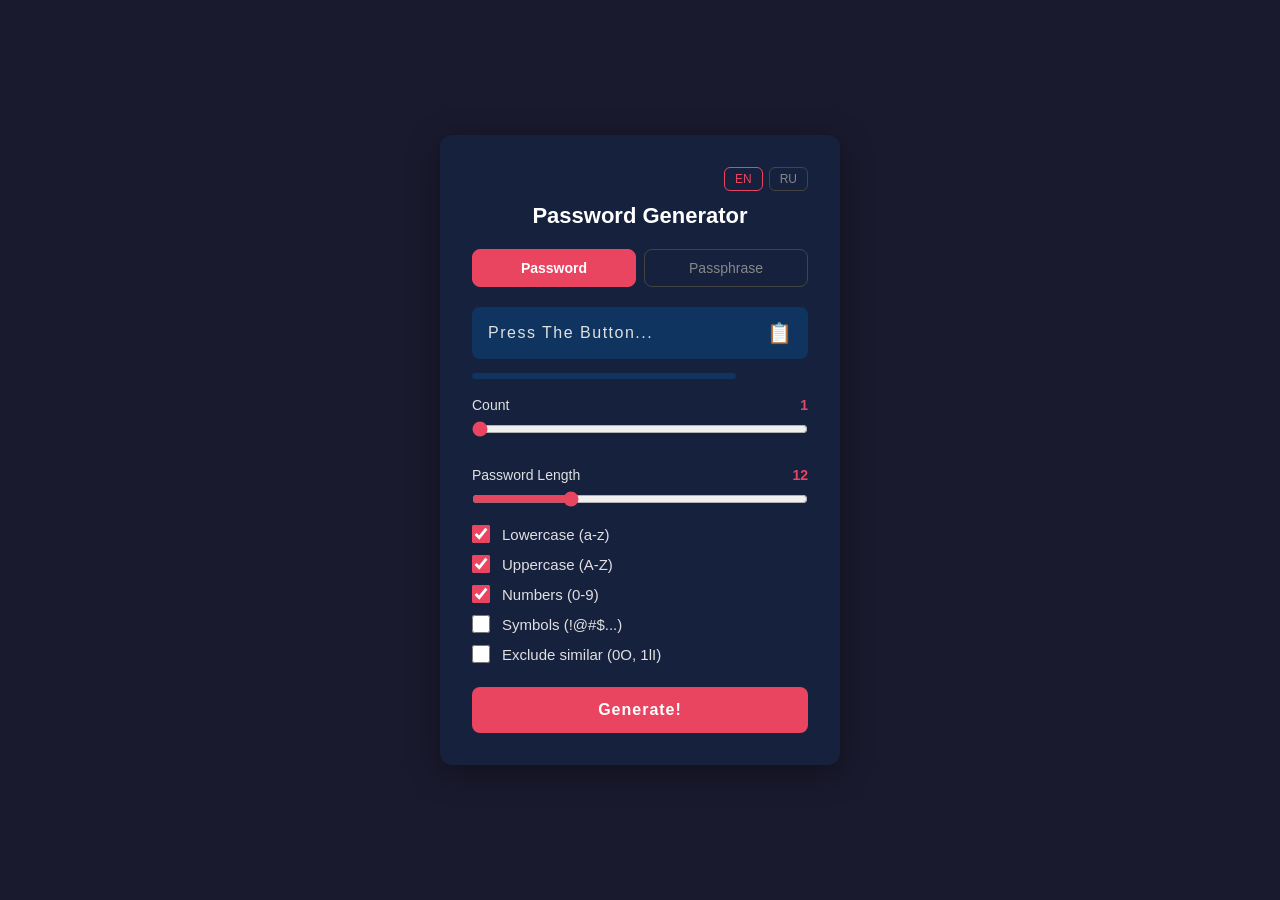
==== index.html @ 843ada19 "Really quick SEO Changes" ====
<head>
    <meta charset="UTF-8">
    <meta name="viewport" content="width=device-width, initial-scale=1.0">

    <!-- Primary SEO -->
    <title>Password Generator — Strong & Secure Passwords Online | Free Tool</title>
    <meta name="description" content="Generate strong, secure passwords and passphrases instantly. Free online password generator with length control, symbols, uppercase, numbers and strength indicator.">
    <meta name="keywords" content="password generator, secure password, random password, passphrase generator, strong password, free password tool, online password maker">
    <meta name="author" content="Gameskiller1">
    <meta name="robots" content="index, follow">
    <link rel="canonical" href="https://gameskiller1.github.io/Password-Generator/">

    <!-- Open Graph (Facebook, Telegram, VK) -->
    <meta property="og:type" content="website">
    <meta property="og:url" content="https://gameskiller1.github.io/Password-Generator/">
    <meta property="og:title" content="Password Generator — Strong & Secure Passwords Online">
    <meta property="og:description" content="Generate strong, secure passwords and passphrases instantly. Free online tool with strength indicator.">
    <meta property="og:image" content="https://gameskiller1.github.io/Password-Generator/og-image.png">
    <meta property="og:locale" content="en_US">
    <meta property="og:locale:alternate" content="ru_RU">

    <!-- Twitter Card -->
    <meta name="twitter:card" content="summary_large_image">
    <meta name="twitter:url" content="https://gameskiller1.github.io/Password-Generator/">
    <meta name="twitter:title" content="Password Generator — Strong & Secure Passwords Online">
    <meta name="twitter:description" content="Generate strong, secure passwords and passphrases instantly. Free online tool with strength indicator.">
    <meta name="twitter:image" content="https://gameskiller1.github.io/Password-Generator/og-image.png">

    <!-- Theme & PWA -->
    <meta name="theme-color" content="#e94560">
    <meta name="application-name" content="Password Generator">

    <!-- Favicon -->
    <link rel="icon" type="image/png" href="favicon.png">

    <link rel="stylesheet" href="styles.css">
</head>
<body>

<div class="card">

    <!-- Language switch -->
    <div class="lang-switch">
        <button class="lang-btn active" data-lang="en">EN</button>
        <button class="lang-btn" data-lang="ru">RU</button>
    </div>

    <h1 data-i18n="title">Password Generator</h1>

    <!-- Mode tabs -->
    <div class="tabs">
        <button class="tab-btn active" data-tab="password" data-i18n="tabPassword">Password</button>
        <button class="tab-btn" data-tab="passphrase" data-i18n="tabPassphrase">Passphrase</button>
    </div>

    <!-- ===== PASSWORD MODE ===== -->
    <div id="tab-password">

        <!-- Password output -->
        <div class="password-box">
            <span id="password-display">Press The Button...</span>
            <button class="copy-btn" title="Copy" data-target="password-display">📋</button>
        </div>

        <!-- Strength indicator -->
        <div class="strength-bar-wrap">
            <div class="strength-bar">
                <div id="strength-fill"></div>
            </div>
            <span id="strength-label"></span>
        </div>

        <!-- Count -->
        <div class="slider-section">
            <div class="slider-label">
                <span data-i18n="count">Count</span>
                <span id="count-value">1</span>
            </div>
            <input type="range" id="count-slider" min="1" max="10" value="1">
        </div>

        <!-- Multiple passwords output -->
        <div id="multi-output"></div>

        <!-- Length slider -->
        <div class="slider-section">
            <div class="slider-label">
                <span data-i18n="length">Password Length</span>
                <span id="length-value">12</span>
            </div>
            <input type="range" id="length-slider" min="4" max="32" value="12">
        </div>

        <!-- Checkboxes -->
        <div class="checkboxes">
            <label class="checkbox-item">
                <input type="checkbox" id="lowercase" checked>
                <span data-i18n="lowercase">Lowercase (a-z)</span>
            </label>
            <label class="checkbox-item">
                <input type="checkbox" id="uppercase" checked>
                <span data-i18n="uppercase">Uppercase (A-Z)</span>
            </label>
            <label class="checkbox-item">
                <input type="checkbox" id="numbers" checked>
                <span data-i18n="numbers">Numbers (0-9)</span>
            </label>
            <label class="checkbox-item">
                <input type="checkbox" id="symbols">
                <span data-i18n="symbols">Symbols (!@#$...)</span>
            </label>
            <label class="checkbox-item">
                <input type="checkbox" id="exclude-similar">
                <span data-i18n="excludeSimilar">Exclude similar (0O, 1lI)</span>
            </label>
        </div>

        <button class="generate-btn" id="generate-btn" data-i18n="generate">Generate!</button>
    </div>

    <!-- ===== PASSPHRASE MODE ===== -->
    <div id="tab-passphrase" class="hidden">

        <div class="password-box">
            <span id="passphrase-display">Press The Button...</span>
            <button class="copy-btn" title="Copy" data-target="passphrase-display">📋</button>
        </div>

        <!-- Strength indicator -->
        <div class="strength-bar-wrap">
            <div class="strength-bar">
                <div id="strength-fill-pp"></div>
            </div>
            <span id="strength-label-pp"></span>
        </div>

        <div class="slider-section">
            <div class="slider-label">
                <span data-i18n="wordCount">Word Count</span>
                <span id="word-count-value">4</span>
            </div>
            <input type="range" id="word-count-slider" min="3" max="8" value="4">
        </div>

        <div class="slider-section">
            <div class="slider-label">
                <span data-i18n="separator">Separator</span>
            </div>
            <div class="separator-options">
                <button class="sep-btn active" data-sep="-">-</button>
                <button class="sep-btn" data-sep=".">.</button>
                <button class="sep-btn" data-sep="_">_</button>
                <button class="sep-btn" data-sep=" ">space</button>
            </div>
        </div>

        <label class="checkbox-item" style="margin-bottom:20px">
            <input type="checkbox" id="pp-capitalize" checked>
            <span data-i18n="capitalize">Capitalize words</span>
        </label>

        <button class="generate-btn" id="generate-pp-btn" data-i18n="generate">Generate!</button>
    </div>

</div>

<script src="script.js"></script>
</body>
</html>
---- styles.css ----
* {
    margin: 0;
    padding: 0;
    box-sizing: border-box;
}

body {
    background-color: #1a1a2e;
    display: flex;
    justify-content: center;
    align-items: center;
    min-height: 100vh;
    font-family: Arial, sans-serif;
    padding: 24px;
}

.card {
    background-color: #16213e;
    border-radius: 12px;
    padding: 32px;
    width: 400px;
    box-shadow: 0 8px 32px rgba(0,0,0,0.4);
}

/* --- Language switch --- */
.lang-switch {
    display: flex;
    justify-content: flex-end;
    gap: 6px;
    margin-bottom: 12px;
}

.lang-btn {
    background: none;
    border: 1px solid #444;
    color: #888;
    border-radius: 6px;
    padding: 4px 10px;
    font-size: 12px;
    cursor: pointer;
    transition: all 0.2s;
}

.lang-btn.active {
    border-color: #e94560;
    color: #e94560;
}

/* --- Title --- */
h1 {
    color: #ffffff;
    text-align: center;
    margin-bottom: 20px;
    font-size: 22px;
}

/* --- Tabs --- */
.tabs {
    display: flex;
    gap: 8px;
    margin-bottom: 20px;
}

.tab-btn {
    flex: 1;
    padding: 10px;
    border: 1px solid #444;
    background: none;
    color: #888;
    border-radius: 8px;
    cursor: pointer;
    font-size: 14px;
    transition: all 0.2s;
}

.tab-btn.active {
    background-color: #e94560;
    border-color: #e94560;
    color: #fff;
    font-weight: bold;
}

/* --- Password field --- */
.password-box {
    background-color: #0f3460;
    border-radius: 8px;
    padding: 14px 16px;
    display: flex;
    justify-content: space-between;
    align-items: center;
    margin-bottom: 14px;
    min-height: 52px;
}

.password-box span {
    color: #e0e0e0;
    font-size: 16px;
    letter-spacing: 1.5px;
    word-break: break-all;
    flex: 1;
    padding-right: 10px;
}

.copy-btn {
    background: none;
    border: none;
    font-size: 20px;
    cursor: pointer;
    flex-shrink: 0;
}

/* --- Strength bar --- */
.strength-bar-wrap {
    display: flex;
    align-items: center;
    gap: 12px;
    margin-bottom: 18px;
}

.strength-bar {
    flex: 1;
    height: 6px;
    background-color: #0f3460;
    border-radius: 4px;
    overflow: hidden;
}

#strength-fill,
#strength-fill-pp {
    height: 100%;
    width: 0%;
    border-radius: 4px;
    transition: width 0.4s, background-color 0.4s;
}

#strength-label,
#strength-label-pp {
    font-size: 13px;
    font-weight: bold;
    min-width: 60px;
    text-align: right;
}

/* --- Multi output --- */
#multi-output {
    display: flex;
    flex-direction: column;
    gap: 6px;
    margin-bottom: 12px;
}

.multi-item {
    background-color: #0f3460;
    border-radius: 6px;
    padding: 10px 14px;
    display: flex;
    justify-content: space-between;
    align-items: center;
}

.multi-item span {
    color: #ccc;
    font-size: 14px;
    letter-spacing: 1px;
    word-break: break-all;
    flex: 1;
    padding-right: 8px;
}

.multi-item button {
    background: none;
    border: none;
    cursor: pointer;
    font-size: 16px;
    flex-shrink: 0;
}

/* --- Slider --- */
.slider-section {
    margin-bottom: 18px;
}

.slider-label {
    display: flex;
    justify-content: space-between;
    color: #e0e0e0;
    margin-bottom: 8px;
    font-size: 14px;
}

.slider-label span:last-child {
    color: #e94560;
    font-weight: bold;
}

input[type="range"] {
    width: 100%;
    accent-color: #e94560;
    cursor: pointer;
}

/* --- Checkboxes --- */
.checkboxes {
    display: flex;
    flex-direction: column;
    gap: 12px;
    margin-bottom: 24px;
}

.checkbox-item {
    display: flex;
    align-items: center;
    gap: 12px;
    color: #e0e0e0;
    font-size: 15px;
    cursor: pointer;
}

.checkbox-item input[type="checkbox"] {
    width: 18px;
    height: 18px;
    accent-color: #e94560;
    cursor: pointer;
}

/* --- Separator buttons --- */
.separator-options {
    display: flex;
    gap: 8px;
}

.sep-btn {
    padding: 6px 14px;
    border: 1px solid #444;
    background: none;
    color: #aaa;
    border-radius: 6px;
    cursor: pointer;
    font-size: 14px;
    transition: all 0.2s;
}

.sep-btn.active {
    border-color: #e94560;
    color: #e94560;
}

/* --- Generate button --- */
.generate-btn {
    width: 100%;
    padding: 14px;
    background-color: #e94560;
    color: #ffffff;
    font-size: 16px;
    font-weight: bold;
    border: none;
    border-radius: 8px;
    cursor: pointer;
    letter-spacing: 1px;
    transition: background-color 0.2s;
}

.generate-btn:hover {
    background-color: #c73652;
}

.hidden {
    display: none;
}
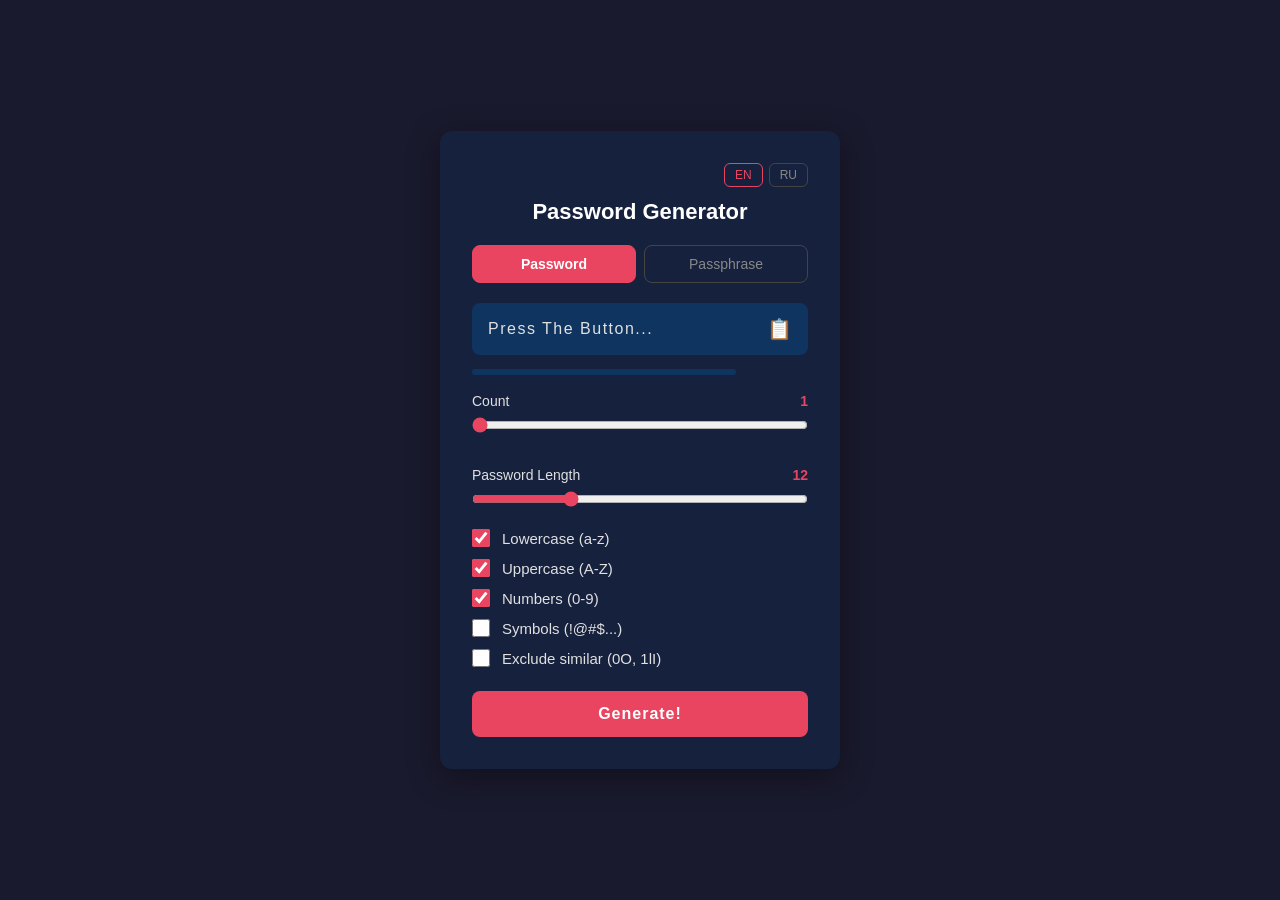
==== commit b8a55b10: "BugFixed index.html to add back Doctype. og-image should work now" ====
--- a/index.html
+++ b/index.html
@@ -1,3 +1,5 @@
+<!DOCTYPE html>
+<html lang="en">
 <head>
     <meta charset="UTF-8">
     <meta name="viewport" content="width=device-width, initial-scale=1.0">
@@ -166,4 +168,4 @@
 
 <script src="script.js"></script>
 </body>
-</html>
+</html>
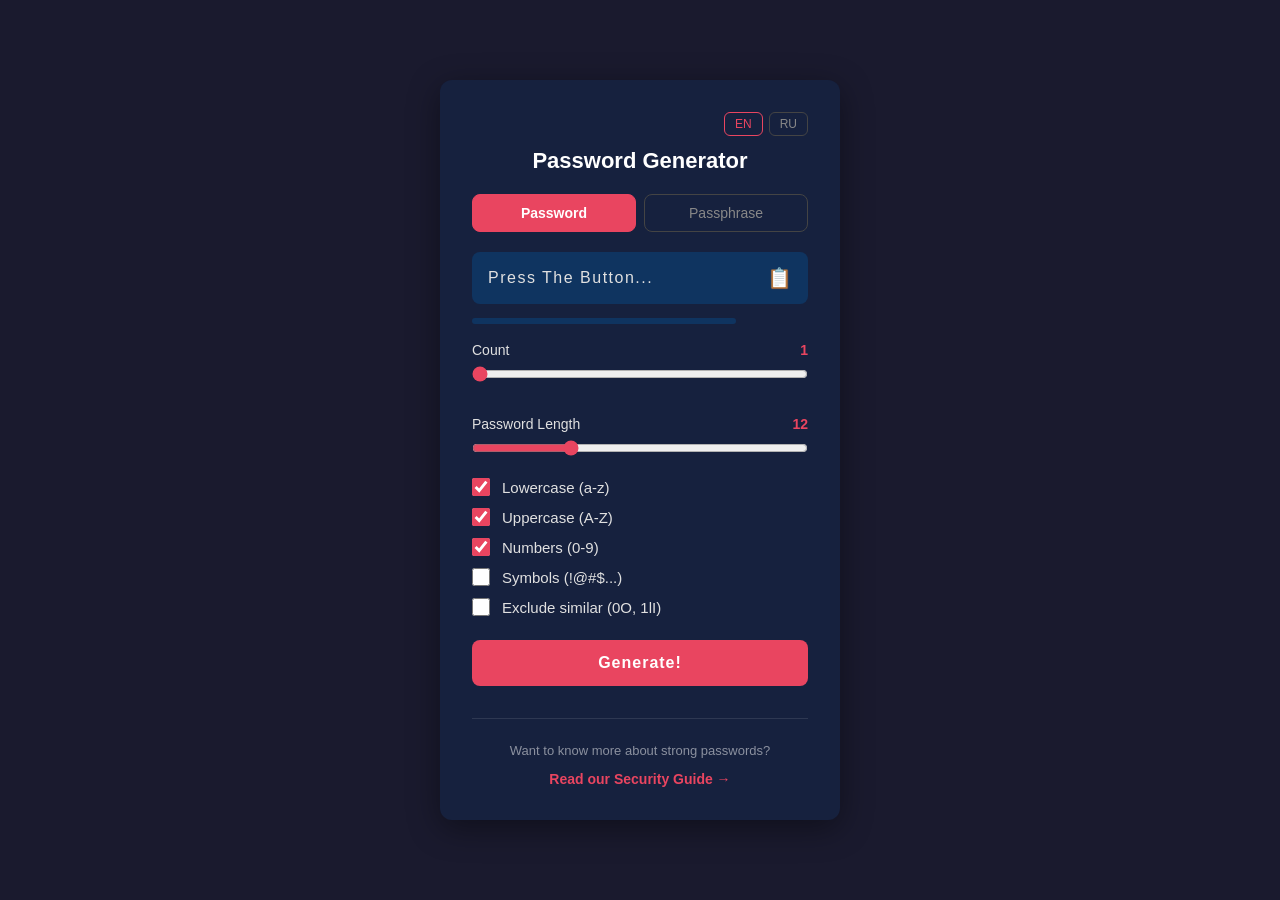
==== commit 34f83bf4: "Huge update to everything, added Guide and 404 pages... some changes in css to fit in styles... reor" ====
--- a/index.html
+++ b/index.html
@@ -17,7 +17,7 @@
     <meta property="og:url" content="https://gameskiller1.github.io/Password-Generator/">
     <meta property="og:title" content="Password Generator — Strong & Secure Passwords Online">
     <meta property="og:description" content="Generate strong, secure passwords and passphrases instantly. Free online tool with strength indicator.">
-    <meta property="og:image" content="https://gameskiller1.github.io/Password-Generator/og-image.png">
+    <meta property="og:image" content="https://gameskiller1.github.io/Password-Generator/assets/images/og-image.png">
     <meta property="og:locale" content="en_US">
     <meta property="og:locale:alternate" content="ru_RU">
 
@@ -26,16 +26,16 @@
     <meta name="twitter:url" content="https://gameskiller1.github.io/Password-Generator/">
     <meta name="twitter:title" content="Password Generator — Strong & Secure Passwords Online">
     <meta name="twitter:description" content="Generate strong, secure passwords and passphrases instantly. Free online tool with strength indicator.">
-    <meta name="twitter:image" content="https://gameskiller1.github.io/Password-Generator/og-image.png">
+    <meta name="twitter:image" content="https://gameskiller1.github.io/Password-Generator/assets/images/og-image.png">
 
     <!-- Theme & PWA -->
     <meta name="theme-color" content="#e94560">
     <meta name="application-name" content="Password Generator">
 
     <!-- Favicon -->
-    <link rel="icon" type="image/png" href="favicon.png">
+    <link rel="icon" type="image/png" href="assets/icons/favicon.png">
 
-    <link rel="stylesheet" href="styles.css">
+    <link rel="stylesheet" href="css/styles.css">
 </head>
 <body>
 
@@ -163,9 +163,14 @@
 
         <button class="generate-btn" id="generate-pp-btn" data-i18n="generate">Generate!</button>
     </div>
+    <!-- Resources section -->
+    <div class="resources-section">
+        <p data-i18n="learnMore">Want to know more about strong passwords?</p>
+        <a href="guide.html" class="resource-link" data-i18n="readGuide">Read our Security Guide →</a>
+    </div>
 
 </div>
 
-<script src="script.js"></script>
+<script src="js/script.js"></script>
 </body>
 </html>
--- a/css/styles.css
+++ b/css/styles.css
@@ -0,0 +1,614 @@
+/* === INDEX PAGE STYLES === */
+
+* {
+    margin: 0;
+    padding: 0;
+    box-sizing: border-box;
+}
+
+body {
+    background-color: #1a1a2e;
+    display: flex;
+    justify-content: center;
+    align-items: center;
+    min-height: 100vh;
+    font-family: Arial, sans-serif;
+    padding: 24px;
+}
+
+.card {
+    background-color: #16213e;
+    border-radius: 12px;
+    padding: 32px;
+    width: 400px;
+    box-shadow: 0 8px 32px rgba(0,0,0,0.4);
+}
+
+/* --- Language switch --- */
+.lang-switch {
+    display: flex;
+    justify-content: flex-end;
+    gap: 6px;
+    margin-bottom: 12px;
+}
+
+.lang-btn {
+    background: none;
+    border: 1px solid #444;
+    color: #888;
+    border-radius: 6px;
+    padding: 4px 10px;
+    font-size: 12px;
+    cursor: pointer;
+    transition: all 0.2s;
+}
+
+.lang-btn.active {
+    border-color: #e94560;
+    color: #e94560;
+}
+
+/* --- Title --- */
+h1 {
+    color: #ffffff;
+    text-align: center;
+    margin-bottom: 20px;
+    font-size: 22px;
+}
+
+/* --- Tabs --- */
+.tabs {
+    display: flex;
+    gap: 8px;
+    margin-bottom: 20px;
+}
+
+.tab-btn {
+    flex: 1;
+    padding: 10px;
+    border: 1px solid #444;
+    background: none;
+    color: #888;
+    border-radius: 8px;
+    cursor: pointer;
+    font-size: 14px;
+    transition: all 0.2s;
+}
+
+.tab-btn.active {
+    background-color: #e94560;
+    border-color: #e94560;
+    color: #fff;
+    font-weight: bold;
+}
+
+/* --- Password field --- */
+.password-box {
+    background-color: #0f3460;
+    border-radius: 8px;
+    padding: 14px 16px;
+    display: flex;
+    justify-content: space-between;
+    align-items: center;
+    margin-bottom: 14px;
+    min-height: 52px;
+}
+
+.password-box span {
+    color: #e0e0e0;
+    font-size: 16px;
+    letter-spacing: 1.5px;
+    word-break: break-all;
+    flex: 1;
+    padding-right: 10px;
+}
+
+.copy-btn {
+    background: none;
+    border: none;
+    font-size: 20px;
+    cursor: pointer;
+    flex-shrink: 0;
+}
+
+/* --- Strength bar --- */
+.strength-bar-wrap {
+    display: flex;
+    align-items: center;
+    gap: 12px;
+    margin-bottom: 18px;
+}
+
+.strength-bar {
+    flex: 1;
+    height: 6px;
+    background-color: #0f3460;
+    border-radius: 4px;
+    overflow: hidden;
+}
+
+#strength-fill,
+#strength-fill-pp {
+    height: 100%;
+    width: 0%;
+    border-radius: 4px;
+    transition: width 0.4s, background-color 0.4s;
+}
+
+#strength-label,
+#strength-label-pp {
+    font-size: 13px;
+    font-weight: bold;
+    min-width: 60px;
+    text-align: right;
+}
+
+/* --- Multi output --- */
+#multi-output {
+    display: flex;
+    flex-direction: column;
+    gap: 6px;
+    margin-bottom: 12px;
+}
+
+.multi-item {
+    background-color: #0f3460;
+    border-radius: 6px;
+    padding: 10px 14px;
+    display: flex;
+    justify-content: space-between;
+    align-items: center;
+}
+
+.multi-item span {
+    color: #ccc;
+    font-size: 14px;
+    letter-spacing: 1px;
+    word-break: break-all;
+    flex: 1;
+    padding-right: 8px;
+}
+
+.multi-item button {
+    background: none;
+    border: none;
+    cursor: pointer;
+    font-size: 16px;
+    flex-shrink: 0;
+}
+
+/* --- Slider --- */
+.slider-section {
+    margin-bottom: 18px;
+}
+
+.slider-label {
+    display: flex;
+    justify-content: space-between;
+    color: #e0e0e0;
+    margin-bottom: 8px;
+    font-size: 14px;
+}
+
+.slider-label span:last-child {
+    color: #e94560;
+    font-weight: bold;
+}
+
+input[type="range"] {
+    width: 100%;
+    accent-color: #e94560;
+    cursor: pointer;
+}
+
+/* --- Checkboxes --- */
+.checkboxes {
+    display: flex;
+    flex-direction: column;
+    gap: 12px;
+    margin-bottom: 24px;
+}
+
+.checkbox-item {
+    display: flex;
+    align-items: center;
+    gap: 12px;
+    color: #e0e0e0;
+    font-size: 15px;
+    cursor: pointer;
+}
+
+.checkbox-item input[type="checkbox"] {
+    width: 18px;
+    height: 18px;
+    accent-color: #e94560;
+    cursor: pointer;
+}
+
+/* --- Separator buttons --- */
+.separator-options {
+    display: flex;
+    gap: 8px;
+}
+
+.sep-btn {
+    padding: 6px 14px;
+    border: 1px solid #444;
+    background: none;
+    color: #aaa;
+    border-radius: 6px;
+    cursor: pointer;
+    font-size: 14px;
+    transition: all 0.2s;
+}
+
+.sep-btn.active {
+    border-color: #e94560;
+    color: #e94560;
+}
+
+/* --- Generate button --- */
+.generate-btn {
+    width: 100%;
+    padding: 14px;
+    background-color: #e94560;
+    color: #ffffff;
+    font-size: 16px;
+    font-weight: bold;
+    border: none;
+    border-radius: 8px;
+    cursor: pointer;
+    letter-spacing: 1px;
+    transition: background-color 0.2s;
+}
+
+.generate-btn:hover {
+    background-color: #c73652;
+}
+
+.hidden {
+    display: none;
+}
+
+.resources-section {
+    margin-top: 32px;
+    padding-top: 24px;
+    border-top: 1px solid rgba(255,255,255,0.1);
+    text-align: center;
+}
+
+.resources-section p {
+    font-size: 13px;
+    color: rgba(255,255,255,0.5);
+    margin: 0 0 12px;
+}
+
+.resource-link {
+    display: inline-block;
+    color: #e94560;
+    text-decoration: none;
+    font-weight: 600;
+    font-size: 14px;
+    transition: opacity 0.2s;
+}
+
+.resource-link:hover {
+    opacity: 0.85;
+}
+
+/* ===== ARTICLE PAGE STYLES ===== */
+
+.article-wrap {
+    max-width: 720px;
+    margin: 0 auto;
+}
+
+.back-link {
+    display: inline-flex;
+    align-items: center;
+    gap: 6px;
+    color: #e94560;
+    text-decoration: none;
+    font-size: 14px;
+    margin-bottom: 32px;
+    opacity: 0.85;
+    transition: opacity 0.2s;
+}
+.back-link:hover { opacity: 1; }
+
+.article-header {
+    margin-bottom: 40px;
+}
+
+.article-tag {
+    display: inline-block;
+    background: rgba(233,69,96,0.15);
+    color: #e94560;
+    border: 1px solid rgba(233,69,96,0.3);
+    border-radius: 20px;
+    padding: 4px 14px;
+    font-size: 12px;
+    font-weight: 600;
+    letter-spacing: 0.5px;
+    text-transform: uppercase;
+    margin-bottom: 16px;
+}
+
+.article-header h1 {
+    font-size: clamp(24px, 5vw, 38px);
+    line-height: 1.25;
+    margin: 0 0 16px 0;
+    color: #fff;
+}
+
+.article-meta {
+    font-size: 13px;
+    color: rgba(255,255,255,0.4);
+    display: flex;
+    gap: 16px;
+    flex-wrap: wrap;
+}
+
+.article-body {
+    background: rgba(255,255,255,0.03);
+    border: 1px solid rgba(255,255,255,0.07);
+    border-radius: 16px;
+    padding: 36px;
+    margin-bottom: 24px;
+}
+
+.article-body h2 {
+    font-size: 20px;
+    color: #e94560;
+    margin: 36px 0 14px;
+    padding-bottom: 8px;
+    border-bottom: 1px solid rgba(233,69,96,0.2);
+}
+.article-body h2:first-child { margin-top: 0; }
+
+.article-body p {
+    color: rgba(255,255,255,0.75);
+    line-height: 1.8;
+    margin: 0 0 16px;
+    font-size: 15px;
+}
+
+.article-body ul, .article-body ol {
+    color: rgba(255,255,255,0.75);
+    padding-left: 24px;
+    margin: 0 0 16px;
+    font-size: 15px;
+    line-height: 1.8;
+}
+
+.article-body li { margin-bottom: 6px; }
+
+.tip-box {
+    background: rgba(233,69,96,0.08);
+    border-left: 3px solid #e94560;
+    border-radius: 0 10px 10px 0;
+    padding: 14px 18px;
+    margin: 20px 0;
+    color: rgba(255,255,255,0.8);
+    font-size: 14px;
+    line-height: 1.7;
+}
+
+.tip-box strong { color: #e94560; }
+
+.bad-good {
+    display: grid;
+    grid-template-columns: 1fr 1fr;
+    gap: 16px;
+    margin: 20px 0;
+}
+
+@media (max-width: 500px) {
+    .bad-good { grid-template-columns: 1fr; }
+    .article-body { padding: 20px; }
+}
+
+.bad-box, .good-box {
+    border-radius: 10px;
+    padding: 14px 16px;
+    font-size: 13px;
+}
+
+.bad-box {
+    background: rgba(255,80,80,0.08);
+    border: 1px solid rgba(255,80,80,0.2);
+}
+
+.good-box {
+    background: rgba(80,220,100,0.08);
+    border: 1px solid rgba(80,220,100,0.2);
+}
+
+.bad-box .label { color: #ff5050; font-weight: 700; margin-bottom: 8px; }
+.good-box .label { color: #50dc64; font-weight: 700; margin-bottom: 8px; }
+
+.example-password {
+    font-family: 'Courier New', monospace;
+    background: rgba(0,0,0,0.3);
+    border-radius: 6px;
+    padding: 2px 8px;
+    font-size: 13px;
+    color: #e94560;
+}
+
+.cta-box {
+    background: linear-gradient(135deg, rgba(233,69,96,0.15), rgba(233,69,96,0.05));
+    border: 1px solid rgba(233,69,96,0.35);
+    border-radius: 16px;
+    padding: 32px;
+    text-align: center;
+    margin-top: 24px;
+}
+
+.cta-box h3 {
+    font-size: 22px;
+    color: #fff;
+    margin: 0 0 10px;
+}
+
+.cta-box p {
+    color: rgba(255,255,255,0.55);
+    font-size: 14px;
+    margin: 0 0 22px;
+}
+
+.cta-box a {
+    display: inline-block;
+    background: #e94560;
+    color: #fff;
+    text-decoration: none;
+    padding: 14px 32px;
+    border-radius: 10px;
+    font-weight: 700;
+    font-size: 15px;
+    transition: background 0.2s, transform 0.15s;
+}
+
+.cta-box a:hover {
+    background: #c73652;
+    transform: translateY(-1px);
+}
+
+.checklist li {
+    list-style: none;
+    padding-left: 4px;
+}
+.checklist li::before {
+    content: "✅ ";
+}
+
+/* === ERROR PAGE STYLES === */
+
+.error-container {
+    display: flex;
+    align-items: center;
+    justify-content: center;
+    min-height: 100vh;
+    padding: 20px;
+}
+
+.error-content {
+    text-align: center;
+    max-width: 500px;
+}
+
+.error-code {
+    font-size: clamp(80px, 20vw, 140px);
+    font-weight: 900;
+    background: linear-gradient(135deg, #e94560, #ff6b7a);
+    -webkit-background-clip: text;
+    -webkit-text-fill-color: transparent;
+    background-clip: text;
+    margin: 0;
+    line-height: 1;
+    text-shadow: 0 0 30px rgba(233, 69, 96, 0.3);
+    animation: float 3s ease-in-out infinite;
+}
+
+@keyframes float {
+    0%, 100% { transform: translateY(0px); }
+    50% { transform: translateY(-10px); }
+}
+
+.error-title {
+    font-size: 28px;
+    color: #fff;
+    margin: 20px 0 10px;
+    font-weight: 700;
+}
+
+.error-description {
+    color: rgba(255, 255, 255, 0.6);
+    font-size: 15px;
+    line-height: 1.6;
+    margin: 0 0 30px;
+}
+
+.error-icon {
+    margin: 30px 0;
+    display: flex;
+    justify-content: center;
+    opacity: 0.9;
+    transition: transform 0.3s ease;
+}
+
+.error-icon:hover {
+    transform: scale(1.05) rotate(-2deg);
+}
+
+.error-icon svg {
+    filter: drop-shadow(0 0 15px rgba(233, 69, 96, 0.4));
+}
+
+.error-actions {
+    display: flex;
+    flex-direction: column;
+    gap: 12px;
+    margin-top: 30px;
+}
+
+@media (min-width: 500px) {
+    .error-actions {
+        flex-direction: row;
+        gap: 12px;
+        justify-content: center;
+    }
+    
+    .error-actions a {
+        flex: 1;
+        max-width: 200px;
+    }
+}
+
+.btn-primary, .btn-secondary {
+    display: inline-block;
+    padding: 14px 28px;
+    border-radius: 10px;
+    text-decoration: none;
+    font-weight: 600;
+    font-size: 15px;
+    transition: all 0.2s ease;
+    text-align: center;
+}
+
+.btn-primary {
+    background: #e94560;
+    color: #fff;
+}
+
+.btn-primary:hover {
+    background: #c73652;
+    transform: translateY(-2px);
+    box-shadow: 0 10px 25px rgba(233, 69, 96, 0.3);
+}
+
+.btn-secondary {
+    background: rgba(233, 69, 96, 0.15);
+    color: #e94560;
+    border: 1.5px solid rgba(233, 69, 96, 0.3);
+}
+
+.btn-secondary:hover {
+    background: rgba(233, 69, 96, 0.25);
+    border-color: rgba(233, 69, 96, 0.5);
+}
+
+@media (max-width: 480px) {
+    .error-title {
+        font-size: 24px;
+    }
+    
+    .error-description {
+        font-size: 14px;
+    }
+    
+    .btn-primary, .btn-secondary {
+        padding: 12px 20px;
+        font-size: 14px;
+    }
+}
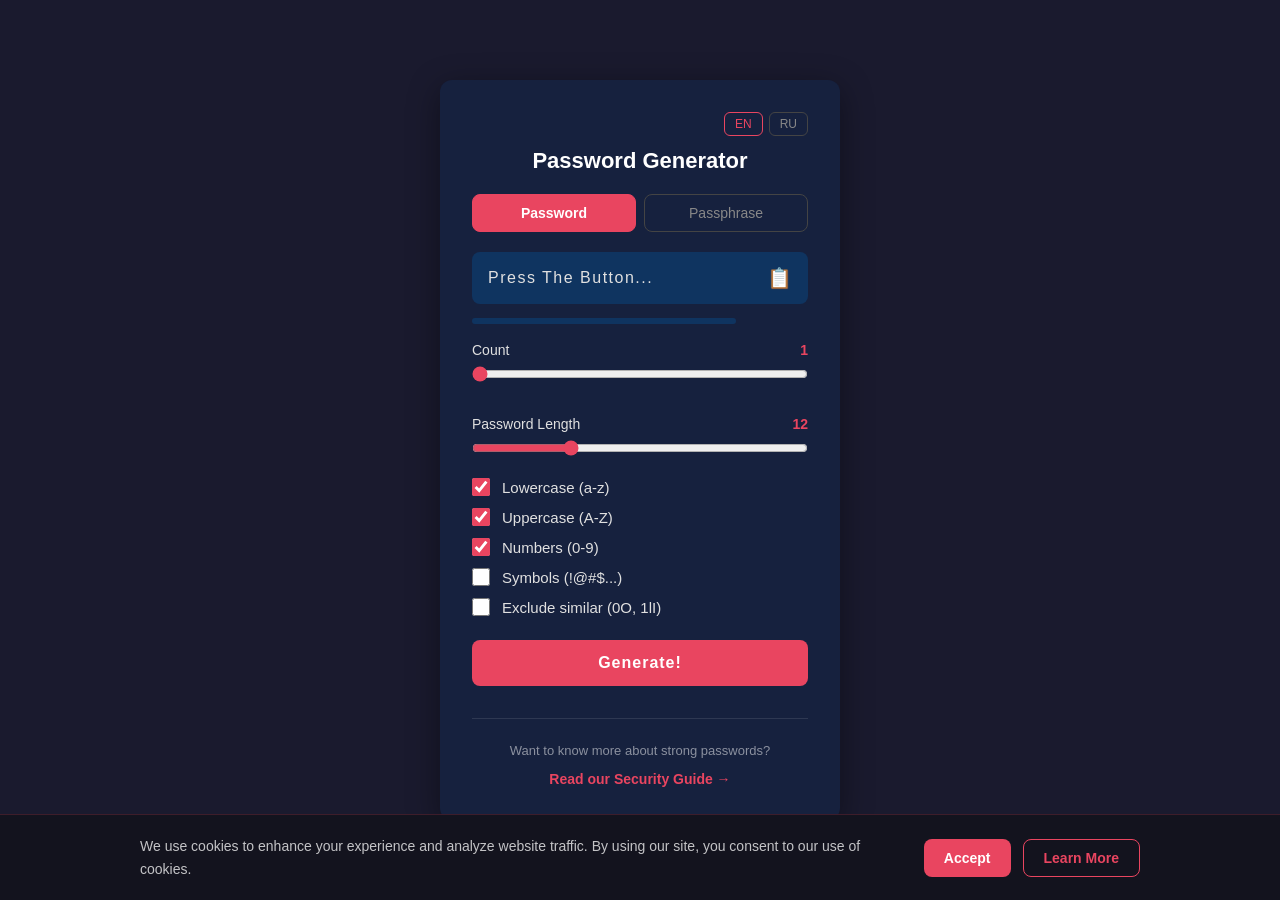
==== commit 184b24f2: "ToS page, PP page, legal-pages.css, updateda lot of things.... added cookies agreement. sitemap.xml." ====
--- a/index.html
+++ b/index.html
@@ -172,5 +172,6 @@
 </div>
 
 <script src="js/script.js"></script>
+<script src="js/cookies.js"></script>
 </body>
 </html>
--- a/css/styles.css
+++ b/css/styles.css
@@ -612,3 +612,329 @@
         font-size: 14px;
     }
 }
+
+/* === PRIVACY POLICY PAGE STYLES === */
+
+
+/* ===== PRIVACY POLICY PAGE ===== */
+
+.policy-wrap {
+    max-width: 800px;
+    margin: 0 auto;
+    padding: 20px;
+}
+
+.policy-header {
+    text-align: center;
+    margin-bottom: 48px;
+}
+
+.policy-icon {
+    font-size: 48px;
+    margin-bottom: 16px;
+    display: block;
+}
+
+.policy-header h1 {
+    font-size: clamp(28px, 6vw, 42px);
+    color: #fff;
+    margin: 0 0 8px;
+    line-height: 1.2;
+}
+
+.policy-updated {
+    color: rgba(255,255,255,0.5);
+    font-size: 13px;
+    margin: 0;
+}
+
+.policy-body {
+    background: rgba(255,255,255,0.03);
+    border: 1px solid rgba(255,255,255,0.07);
+    border-radius: 16px;
+    padding: 40px;
+}
+
+@media (max-width: 600px) {
+    .policy-body {
+        padding: 24px;
+    }
+}
+
+.policy-section {
+    margin-bottom: 40px;
+}
+
+.policy-section:last-child {
+    margin-bottom: 0;
+}
+
+.policy-section h2 {
+    font-size: 22px;
+    color: #e94560;
+    margin: 0 0 16px;
+    padding-bottom: 12px;
+    border-bottom: 2px solid rgba(233,69,96,0.2);
+}
+
+.policy-section p {
+    color: rgba(255,255,255,0.75);
+    line-height: 1.8;
+    margin: 0 0 14px;
+    font-size: 15px;
+}
+
+.policy-section ul, .policy-section ol {
+    color: rgba(255,255,255,0.75);
+    padding-left: 24px;
+    margin: 0 0 16px;
+    font-size: 15px;
+    line-height: 1.8;
+}
+
+.policy-section li {
+    margin-bottom: 8px;
+}
+
+.subsection {
+    background: rgba(233,69,96,0.05);
+    border-left: 3px solid rgba(233,69,96,0.3);
+    padding: 16px 20px;
+    border-radius: 0 8px 8px 0;
+    margin: 16px 0;
+}
+
+.subsection h3 {
+    font-size: 16px;
+    color: #e94560;
+    margin: 0 0 12px;
+    font-weight: 700;
+}
+
+.subsection p {
+    margin: 0 0 12px;
+    font-size: 14px;
+}
+
+.subsection ul {
+    margin: 0;
+    padding-left: 24px;
+}
+
+.tip-box-policy {
+    background: rgba(233,69,96,0.1);
+    border-left: 4px solid #e94560;
+    border-radius: 0 10px 10px 0;
+    padding: 16px 20px;
+    margin: 20px 0;
+    color: rgba(255,255,255,0.8);
+    font-size: 14px;
+    line-height: 1.7;
+}
+
+.tip-box-policy strong {
+    color: #e94560;
+}
+
+.rights-grid {
+    display: grid;
+    grid-template-columns: repeat(auto-fit, minmax(180px, 1fr));
+    gap: 16px;
+    margin: 20px 0;
+}
+
+.right-item {
+    background: rgba(233,69,96,0.08);
+    border: 1px solid rgba(233,69,96,0.2);
+    border-radius: 10px;
+    padding: 16px;
+    text-align: center;
+}
+
+.right-item h4 {
+    color: #e94560;
+    font-size: 15px;
+    margin: 0 0 8px;
+    font-weight: 700;
+}
+
+.right-item p {
+    color: rgba(255,255,255,0.6);
+    font-size: 13px;
+    margin: 0;
+    line-height: 1.5;
+}
+
+.contact-box {
+    background: rgba(233,69,96,0.08);
+    border: 1px solid rgba(233,69,96,0.2);
+    border-radius: 10px;
+    padding: 18px 20px;
+    margin-top: 16px;
+}
+
+.contact-box p {
+    margin: 8px 0;
+    font-size: 14px;
+}
+
+.contact-box a {
+    color: #e94560;
+    text-decoration: none;
+    transition: opacity 0.2s;
+}
+
+.contact-box a:hover {
+    opacity: 0.85;
+    text-decoration: underline;
+}
+
+@media (max-width: 480px) {
+    .policy-section h2 {
+        font-size: 18px;
+    }
+    
+    .subsection h3 {
+        font-size: 14px;
+    }
+    
+    .policy-section p,
+    .policy-section ul,
+    .policy-section ol {
+        font-size: 14px;
+    }
+    
+    .rights-grid {
+        grid-template-columns: 1fr;
+    }
+}
+
+/* ===== COOKIE CONSENT BANNER ===== */
+
+#cookie-banner {
+    position: fixed;
+    bottom: 0;
+    left: 0;
+    right: 0;
+    background: rgba(20, 20, 30, 0.95);
+    backdrop-filter: blur(10px);
+    border-top: 1px solid rgba(233, 69, 96, 0.2);
+    padding: 20px;
+    z-index: 9999;
+    animation: slideIn 0.4s ease-out forwards;
+}
+
+@keyframes slideIn {
+    from {
+        transform: translateY(100%);
+        opacity: 0;
+    }
+    to {
+        transform: translateY(0);
+        opacity: 1;
+    }
+}
+
+@keyframes slideOut {
+    from {
+        transform: translateY(0);
+        opacity: 1;
+    }
+    to {
+        transform: translateY(100%);
+        opacity: 0;
+    }
+}
+
+.cookie-banner-content {
+    max-width: 1000px;
+    margin: 0 auto;
+    display: flex;
+    align-items: center;
+    justify-content: space-between;
+    gap: 20px;
+}
+
+.cookie-banner-text {
+    flex: 1;
+}
+
+.cookie-banner-text p {
+    margin: 0;
+    color: rgba(255, 255, 255, 0.75);
+    font-size: 14px;
+    line-height: 1.6;
+}
+
+.cookie-banner-buttons {
+    display: flex;
+    gap: 12px;
+    flex-shrink: 0;
+}
+
+.cookie-btn {
+    padding: 10px 20px;
+    border: none;
+    border-radius: 8px;
+    font-size: 14px;
+    font-weight: 600;
+    cursor: pointer;
+    transition: all 0.2s ease;
+    white-space: nowrap;
+}
+
+.cookie-btn-primary {
+    background: #e94560;
+    color: white;
+}
+
+.cookie-btn-primary:hover {
+    background: #d63a52;
+    transform: translateY(-2px);
+}
+
+.cookie-btn-primary:active {
+    transform: translateY(0);
+}
+
+.cookie-btn-secondary {
+    background: transparent;
+    color: #e94560;
+    border: 1.5px solid #e94560;
+}
+
+.cookie-btn-secondary:hover {
+    background: rgba(233, 69, 96, 0.1);
+    transform: translateY(-2px);
+}
+
+.cookie-btn-secondary:active {
+    transform: translateY(0);
+}
+
+/* Mobile responsive */
+@media (max-width: 768px) {
+    #cookie-banner {
+        padding: 16px;
+    }
+
+    .cookie-banner-content {
+        flex-direction: column;
+        gap: 16px;
+        align-items: flex-start;
+    }
+
+    .cookie-banner-text p {
+        font-size: 13px;
+    }
+
+    .cookie-banner-buttons {
+        width: 100%;
+    }
+
+    .cookie-btn {
+        flex: 1;
+        padding: 12px 16px;
+    }
+}
+
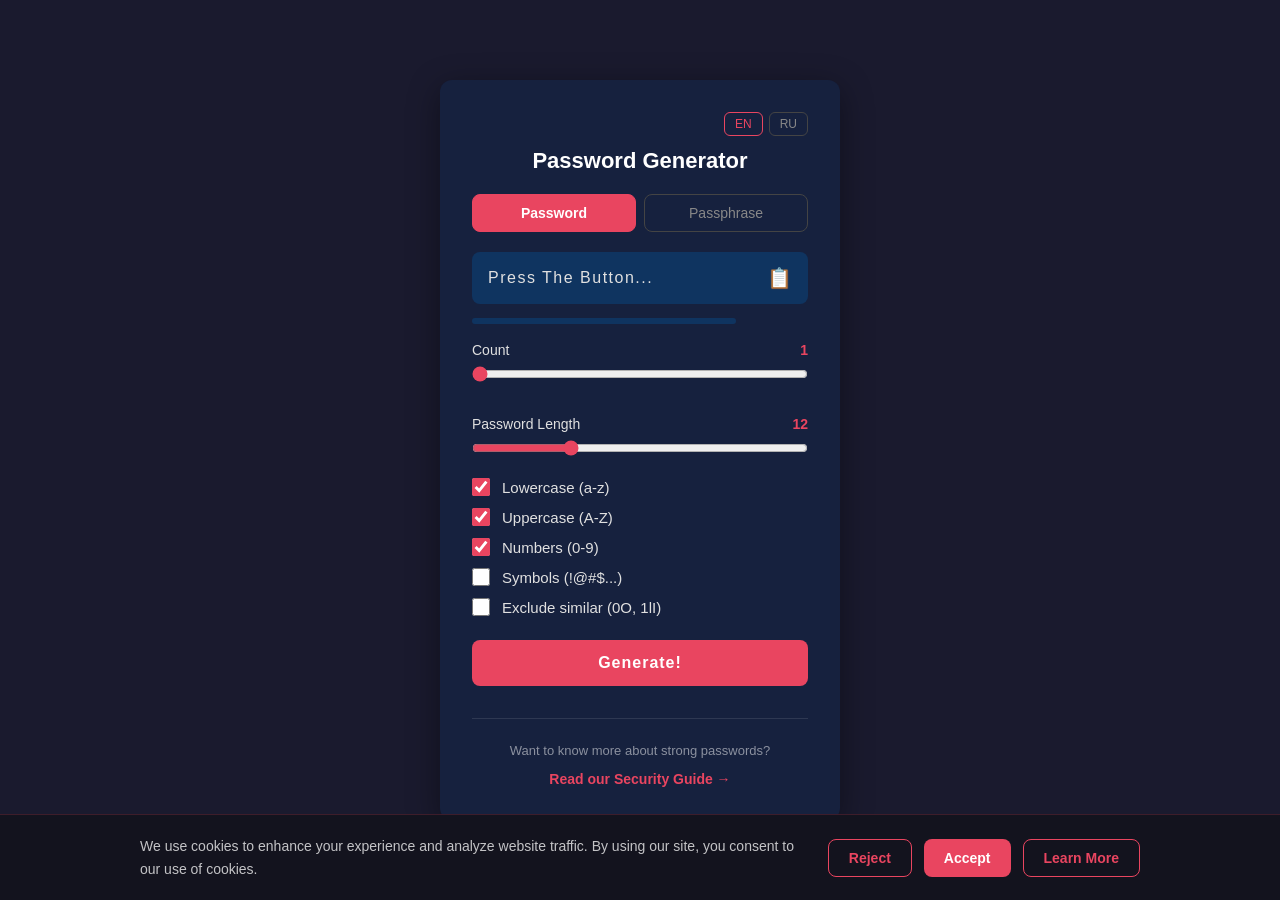
==== commit b967c1da: "Add Google site verification meta tag yeaa" ====
--- a/index.html
+++ b/index.html
@@ -4,7 +4,7 @@
     <meta charset="UTF-8">
     <meta name="viewport" content="width=device-width, initial-scale=1.0">
 
-    <!-- Primary SEO -->
+    <meta http-equiv="Content-Security-Policy" content="script-src 'self' 'unsafe-inline';">    <!-- Primary SEO -->
     <title>Password Generator — Strong & Secure Passwords Online | Free Tool</title>
     <meta name="description" content="Generate strong, secure passwords and passphrases instantly. Free online password generator with length control, symbols, uppercase, numbers and strength indicator.">
     <meta name="keywords" content="password generator, secure password, random password, passphrase generator, strong password, free password tool, online password maker">
@@ -36,6 +36,8 @@
     <link rel="icon" type="image/png" href="assets/icons/favicon.png">
 
     <link rel="stylesheet" href="css/styles.css">
+
+    <meta name="google-site-verification" content="2ykH9omjoVWxklgExz_sNH7hOPQ3TyCgdtv5miTSQ7c" />
 </head>
 <body>
 
@@ -174,4 +176,4 @@
 <script src="js/script.js"></script>
 <script src="js/cookies.js"></script>
 </body>
-</html>+</html>
